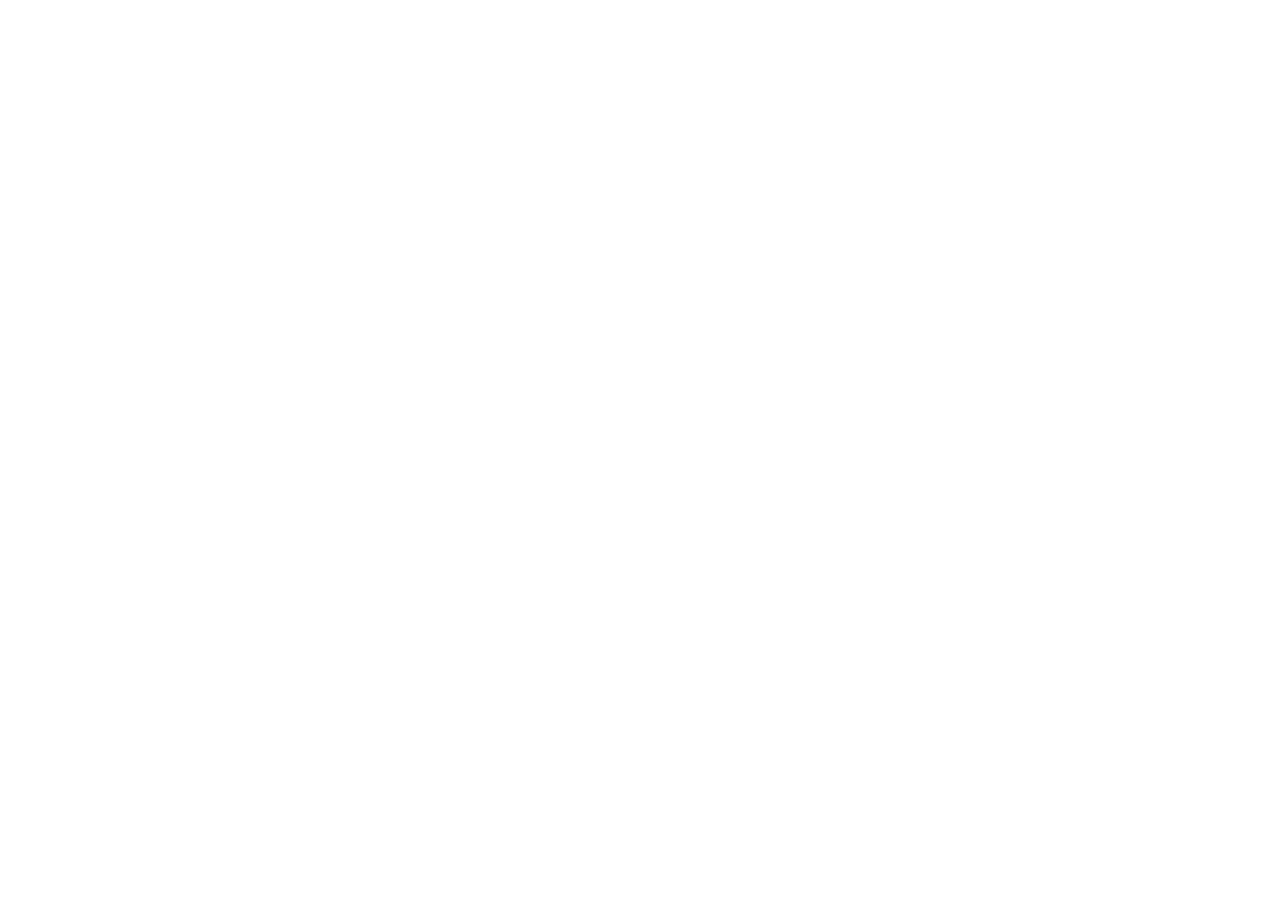
==== pricing.html @ 43c03879 "This is file from previous classwork" ====
<!DOCTYPE html>
<html lang="en">
<head>
    <meta charset="UTF-8">
    <meta http-equiv="X-UA-Compatible" content="IE=edge">
    <meta name="viewport" content="width=device-width, initial-scale=1.0">
    <title>Document</title>
</head>
<body>
    
</body>
</html>
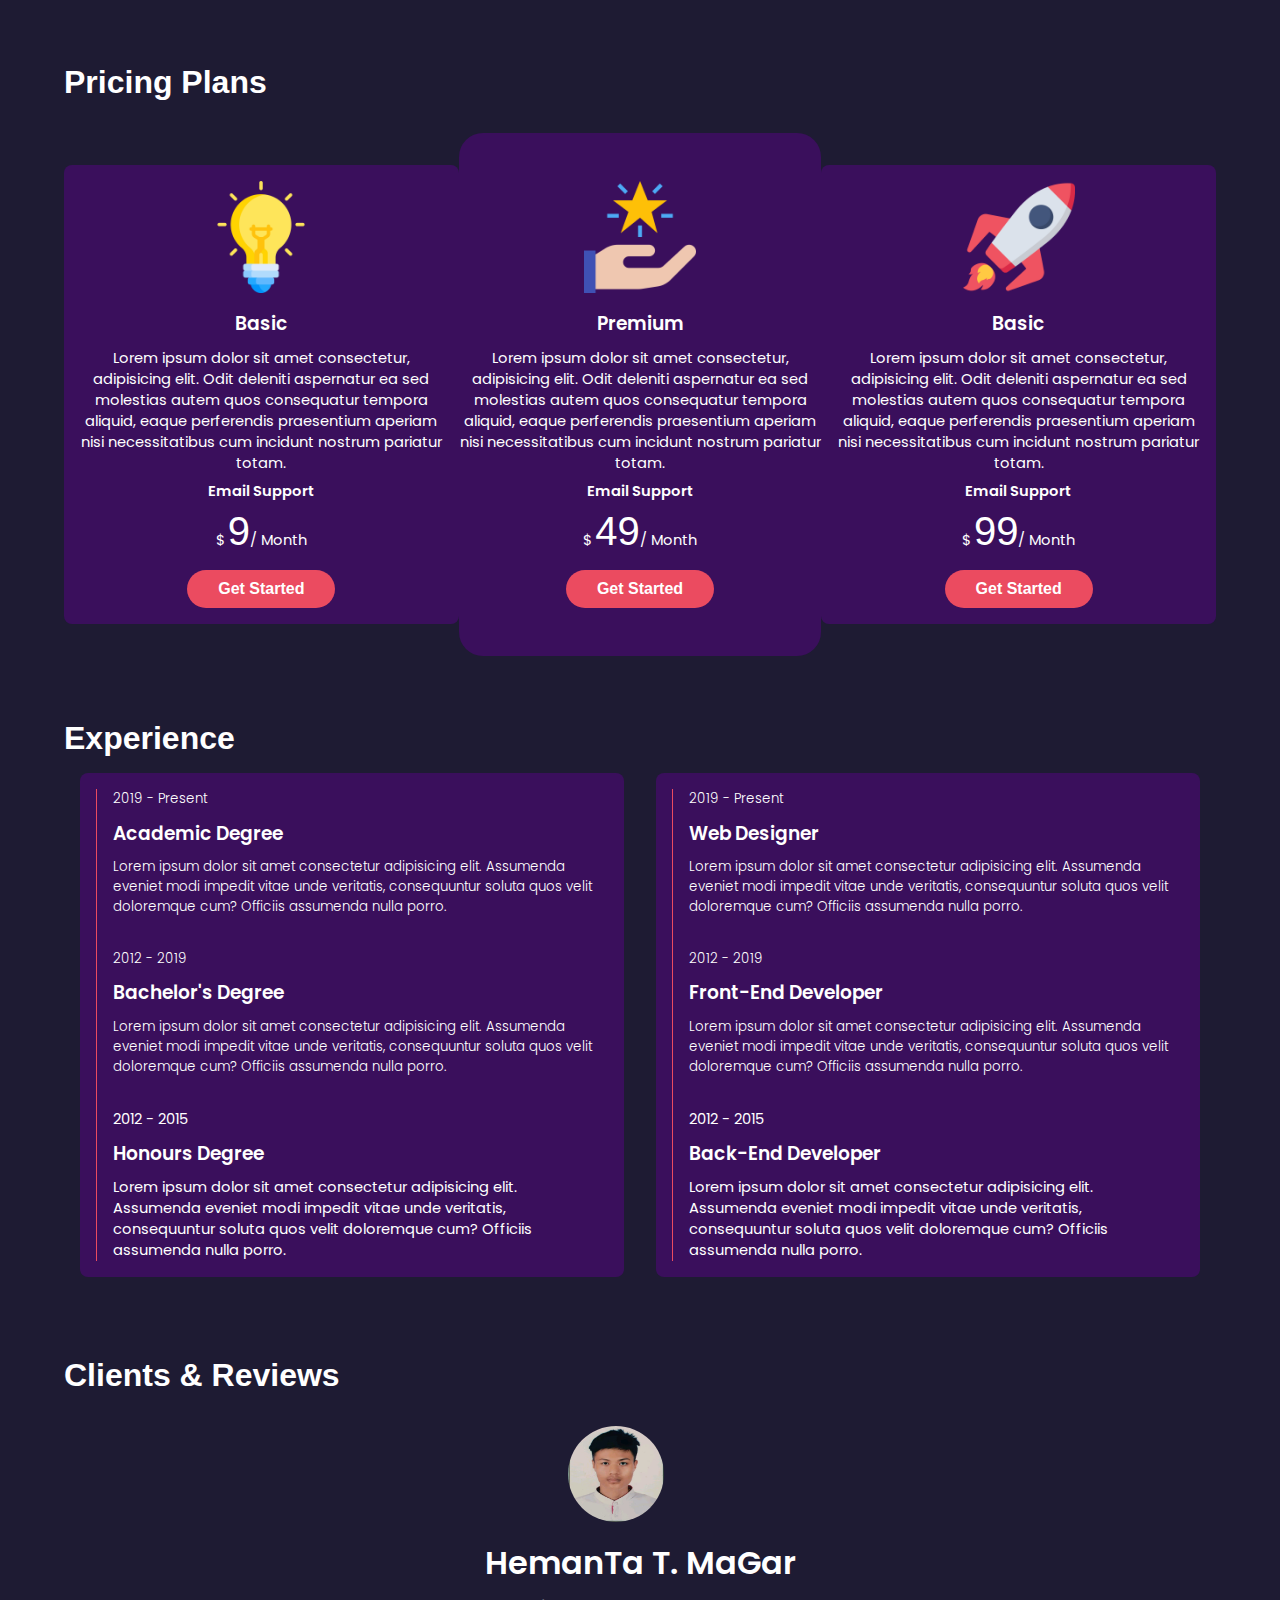
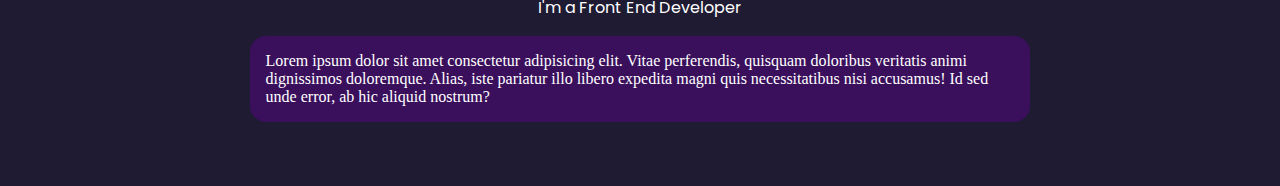
==== commit fade55ad: "Module1 Week2 Day2 Classwork" ====
--- a/pricing.html
+++ b/pricing.html
@@ -1,12 +1,130 @@
 <!DOCTYPE html>
 <html lang="en">
+
 <head>
     <meta charset="UTF-8">
     <meta http-equiv="X-UA-Compatible" content="IE=edge">
     <meta name="viewport" content="width=device-width, initial-scale=1.0">
-    <title>Document</title>
+    <title>Pricing Page</title>
+    <link rel="stylesheet" href="/style.css">
+    <link rel="stylesheet" href="https://cdnjs.cloudflare.com/ajax/libs/font-awesome/6.1.1/css/all.min.css"
+        integrity="sha512-KfkfwYDsLkIlwQp6LFnl8zNdLGxu9YAA1QvwINks4PhcElQSvqcyVLLD9aMhXd13uQjoXtEKNosOWaZqXgel0g=="
+        crossorigin="anonymous" referrerpolicy="no-referrer" />
+    <link href="https://fonts.googleapis.com/css2?family=Poppins:wght@300&display=swap" rel="stylesheet">
 </head>
+
 <body>
-    
+    <div class="index-about-section">
+        <h1 class="about-me-txt">Pricing Plans</h1>
+        <div class="index-pricing-section">
+            <div class="pricing-box pp1">
+                <div>
+                    <img src="/image/bulb.png" alt="bulb image">
+                    <h3>Basic</h3>
+                    <p>Lorem ipsum dolor sit amet consectetur, adipisicing elit. Odit deleniti aspernatur ea sed
+                        molestias autem quos consequatur tempora aliquid, eaque perferendis praesentium aperiam nisi
+                        necessitatibus cum incidunt nostrum pariatur totam.</p>
+                    <p class="pricing-feature">Email Support</p>
+                    <p class="pricing-dollar">$ <span>9</span>/ Month</p>
+                    <a href="#"><button class="pricing-btn">Get Started</button></a>
+                </div>
+            </div>
+            <div class="pricing-box pp2">
+                <div>
+                    <img src="/image/premium.png" alt="premium image">
+                    <h3>Premium</h3>
+                    <p>Lorem ipsum dolor sit amet consectetur, adipisicing elit. Odit deleniti aspernatur ea sed
+                        molestias autem quos consequatur tempora aliquid, eaque perferendis praesentium aperiam nisi
+                        necessitatibus cum incidunt nostrum pariatur totam.</p>
+                    <p class="pricing-feature">Email Support</p>
+                    <p class="pricing-dollar">$ <span>49</span>/ Month</p>
+                    <a href="#"><button class="pricing-btn">Get Started</button></a>
+                </div>
+            </div>
+            <div class="pricing-box pp3">
+                <div>
+                    <img src="/image/rocket.png" alt="camera image">
+                    <h3>Basic</h3>
+                    <p>Lorem ipsum dolor sit amet consectetur, adipisicing elit. Odit deleniti aspernatur ea sed
+                        molestias autem quos consequatur tempora aliquid, eaque perferendis praesentium aperiam nisi
+                        necessitatibus cum incidunt nostrum pariatur totam.</p>
+                    <p class="pricing-feature">Email Support</p>
+                    <p class="pricing-dollar">$ <span>99</span>/ Month</p>
+                    <a href="#"><button class="pricing-btn">Get Started</button></a>
+                </div>
+            </div>
+        </div>
+    </div>
+    <div class="index-about-section">
+        <h1 class="about-me-txt">Experience</h1>
+        <div class="experience-status">
+            <div class="pricing-box pp1">
+                <div class="pricing-box-content">
+                    <span>
+                        <i class="fas fa-briefcase exp-1"></i>
+                        <i class="fas fa-briefcase exp-2"></i>
+                        <i class="fas fa-briefcase"></i>
+                    </span>
+                    <div class="experience-details">
+                        <div class="experience-details-1">
+                            <p><i class="fa-solid fa-calendar-days"></i> 2019 - Present</p>
+                            <h1>Academic Degree</h1>
+                            <p>Lorem ipsum dolor sit amet consectetur adipisicing elit. Assumenda eveniet modi impedit vitae unde veritatis, consequuntur soluta quos velit doloremque cum? Officiis assumenda nulla porro.</p>
+                        </div>
+                        <div class="experience-details-2">
+                            <p><i class="fa-solid fa-calendar-days"></i> 2012 - 2019</p>
+                            <h1>Bachelor's Degree</h1>
+                            <p>Lorem ipsum dolor sit amet consectetur adipisicing elit. Assumenda eveniet modi impedit vitae unde veritatis, consequuntur soluta quos velit doloremque cum? Officiis assumenda nulla porro.</p>
+                        </div>
+                        <div class="experience-details-3">
+                            <p><i class="fa-solid fa-calendar-days"></i> 2012 - 2015</p>
+                            <h1>Honours Degree</h1>
+                            <p>Lorem ipsum dolor sit amet consectetur adipisicing elit. Assumenda eveniet modi impedit vitae unde veritatis, consequuntur soluta quos velit doloremque cum? Officiis assumenda nulla porro.</p>
+                        </div>
+                    </div>
+                </div>
+            </div>
+            <div class="pricing-box pp1">
+                <div class="pricing-box-content">
+                    <span>
+                        <i class="fas fa-star exp-1"></i>
+                        <i class="fas fa-star exp-2"></i>
+                        <i class="fas fa-star"></i>
+                    </span>
+                    <div class="experience-details">
+                        <div class="experience-details-1">
+                            <p><i class="fa-solid fa-calendar-days"></i> 2019 - Present</p>
+                            <h1>Web Designer</h1>
+                            <p>Lorem ipsum dolor sit amet consectetur adipisicing elit. Assumenda eveniet modi impedit vitae unde veritatis, consequuntur soluta quos velit doloremque cum? Officiis assumenda nulla porro.</p>
+                        </div>
+                        <div class="experience-details-2">
+                            <p><i class="fa-solid fa-calendar-days"></i> 2012 - 2019</p>
+                            <h1>Front-End Developer</h1>
+                            <p>Lorem ipsum dolor sit amet consectetur adipisicing elit. Assumenda eveniet modi impedit vitae unde veritatis, consequuntur soluta quos velit doloremque cum? Officiis assumenda nulla porro.</p>
+                        </div>
+                        <div class="experience-details-3">
+                            <p><i class="fa-solid fa-calendar-days"></i> 2012 - 2015</p>
+                            <h1>Back-End Developer</h1>
+                            <p>Lorem ipsum dolor sit amet consectetur adipisicing elit. Assumenda eveniet modi impedit vitae unde veritatis, consequuntur soluta quos velit doloremque cum? Officiis assumenda nulla porro.</p>
+                        </div>
+                    </div>
+                </div>
+            </div>
+        </div>
+    </div>
+    <div class="index-about-section">
+        <h1 class="about-me-txt">Clients & Reviews</h1>
+        <div class="body-content-home review-margin">
+            <div>
+                <img src="/image/profile-pic.jpg" alt="profile picture">
+                <h1 class="profile-name">HemanTa T. MaGar</h1>
+                <p>I'm a Front End Developer</p>
+            </div>
+        </div>
+        <div class="pricing-foot">
+            <p>Lorem ipsum dolor sit amet consectetur adipisicing elit. Vitae perferendis, quisquam doloribus veritatis animi dignissimos doloremque. Alias, iste pariatur illo libero expedita magni quis necessitatibus nisi accusamus! Id sed unde error, ab hic aliquid nostrum?</p>
+        </div>
+    </div>
 </body>
+
 </html>--- a/style.css
+++ b/style.css
@@ -0,0 +1,495 @@
+* {
+    margin: 0;
+    padding: 0;
+}
+
+body {
+    background: #1e1b33;
+}
+
+.logo {
+    font-family: 'Merriweather', sans-serif;
+    font-size: 17pt;
+}
+
+.logo,
+ul li {
+    color: #fff;
+}
+
+nav ul li:hover,
+nav ul svg:hover {
+    cursor: pointer;
+    color: #eb4b60d0;
+    fill: #eb4b60;
+    transition: 200ms;
+}
+
+nav,
+nav ul {
+    display: flex;
+}
+
+nav {
+    justify-content: space-around;
+    margin-top: 1em;
+}
+
+nav ul {
+    list-style: none;
+    width: 60%;
+    justify-content: space-evenly;
+    font-family: 'poppins', sans-serif;
+}
+
+.active {
+    border-bottom: 2px solid #eb4b60;
+}
+
+nav ul svg {
+    height: 1.5em;
+    width: 1.5em;
+    fill: #fff;
+}
+
+.body-content-home {
+    display: flex;
+    justify-content: center;
+}
+
+.body-content-home img {
+    width: 6em;
+    height: 6em;
+    border-radius: 50%;
+    position: relative;
+    left: 27%;
+}
+
+.profile-name {
+    color: #fff;
+    font-family: 'poppins', sans-serif;
+    font-weight: 600;
+}
+
+.body-content-home div:first-child {
+    margin-top: 8em;
+}
+
+.body-content-home div:first-child h1 {
+    margin-top: 0.4em;
+}
+
+.body-content-home div:first-child p:nth-child(3) {
+    color: #fff;
+    text-align: center;
+    font-family: 'poppins', sans-serif;
+    margin-top: .5em;
+}
+
+.social-icon svg {
+    height: 1.5em;
+    width: 1.5em;
+    fill: #fff;
+}
+
+div:first-child .social-icon {
+    margin: 0;
+    margin-top: 1.5em;
+    display: flex;
+    justify-content: space-evenly;
+}
+
+.social-icon svg:hover {
+    fill: #d8dcdbb1;
+}
+
+.hire-btn {
+    background-color: #eb4b60;
+    font-family: 'poppins', sans-serif;
+    font-size: 12pt;
+    color: #fff;
+    padding: 0.5em 2.5em;
+    border-radius: 2em;
+    margin-top: 1em;
+    margin-left: 4.5em;
+    border: none;
+}
+
+.hire-btn:hover {
+    background: #e47281;
+    transition: 250ms;
+    cursor: pointer;
+}
+
+.content-center {
+    display: block;
+    justify-content: center;
+}
+
+.mouse-icon {
+    fill: #fff;
+    height: 1.5em;
+    width: 1.5em;
+    margin-left: 7.5em;
+}
+
+.scroll-txt {
+    margin-top: 5em;
+    color: #fff;
+    font-family: 'poppins', sans-serif;
+    font-size: 9pt;
+    text-align: center;
+    margin-bottom: .5em;
+}
+
+.about-me-txt {
+    color: #fff;
+    font-family: 'arial';
+    font-weight: 600;
+}
+
+.index-about-section {
+    margin: 4em;
+}
+
+.index-about-1 {
+    display: flex;
+    justify-content: space-between;
+    margin-top: 2.5em;
+}
+
+.index-about-1 img {
+    border-radius: 50%;
+    width: auto;
+    height: 10em;
+
+}
+
+.index-about-1-1 {
+    background: #31264fc5;
+    display: flex;
+    justify-content: space-between;
+    padding: 1em;
+    height: max-content;
+    width: 70%;
+    color: #fff;
+    font-family: 'poppins', sans-serif;
+    font-size: 12pt;
+    border-radius: 1.5em;
+}
+
+.index-about-1-1 div:nth-child(2) h3 {
+    font-size: 12pt;
+    font-weight: 500;
+}
+
+.index-about-1-1 .index-about-2 {
+    width: 60%;
+}
+
+.index-about-1-1 .index-about-bar {
+    width: 35%;
+}
+
+.index-bar {
+    display: flex;
+    justify-content: space-between;
+}
+
+.no-margin {
+    margin-left: 0;
+}
+
+.index-bar-1 {
+    width: 100%;
+    height: .5em;
+    border: 1px solid gray;
+    border-radius: 2em;
+    margin-top: .4em;
+    margin-bottom: .4em;
+}
+
+.index-bar-1-show {
+    height: 100%;
+    width: 95%;
+    background: rgb(216, 216, 7);
+    border-radius: 2em;
+}
+
+.index-bar-2-show {
+    height: 100%;
+    width: 75%;
+    background: rgb(211, 41, 92);
+    border-radius: 2em;
+}
+
+.index-bar-3-show {
+    height: 100%;
+    width: 85%;
+    background: rgb(228, 14, 217);
+    border-radius: 2em;
+}
+.index-status-1 svg{
+    height: 1.5em;
+    width: 1.5em;
+    fill: #fff;
+}
+.about-drop-content{
+    color: #fff;
+    background: #22a7b6a2;
+    width: max-content;
+    font-family: 'poppins', sans-serif;
+    font-size: 12pt;
+    border-radius: .5em;
+    line-height: 2;
+    position: absolute;
+    top: 2em;
+    left: 17.5em;
+    display: none !important;
+  }
+  .about-drop-content ul{
+      display: inline-block;
+  }
+  .about-drop-content ul li {
+    list-style: none;
+    width: 15em;
+    padding: .1em .7em;
+  }
+  .about-drop-content ul li:hover {
+    background-color: #e9e0e0e7;
+    color: #1e1b33;
+    cursor: pointer;
+  }
+  .about-drop-content ul li .fa {
+    height: 1em;
+    width: 1em;
+    fill: #fff
+  }
+  .show{
+     display: block !important;
+  }
+  .nav-items{
+      position: relative;
+  }
+  .web-dev:hover{
+      border-top-left-radius: .5em;
+      border-top-right-radius: .5em;
+  }
+  .web-master:hover{
+      border-bottom-left-radius: .5em;
+      border-bottom-right-radius: .5em;
+  }
+  /* .experience{
+      width: max-content;
+  }
+  .experience:hover .about-drop-content{
+      visibility: visible;
+  }
+  .experience:hover .about-drop-content ul{
+      display: block;
+  } */
+  .index-status-container{
+    justify-content: space-evenly;
+    margin: auto;
+    width: 70%;
+  }
+  .index-status-1{
+      color: #fff;
+      display: flex;
+      justify-content: space-evenly;
+      font-size: 20pt;
+  }
+  .index-status-1 h3{
+      font-size: 15pt;
+      font-family: 'poppins', sans-serif;
+      font-weight: 500;
+      margin-top: .5em;
+  }
+  .index-status-1 p{
+      font-size: 12pt;
+      font-family: 'poppins', sans-serif;
+      font-weight: 500;
+  }
+  .services-box{
+      height: max-content;
+      width: 23em;
+      background: white;
+      border-radius: .5em;
+      display: flex;
+      text-align: center;
+  }
+  .index-services-section{
+      display: flex;
+      justify-content: space-evenly;
+      color: #fff;
+      font-family: 'poppins', sans-serif;
+      margin-top: 2em;
+  }
+  .index-about-section .sb1{
+      background: #5d00ff;
+      padding: 1em;
+  }
+  .index-about-section .sb2{
+    background: #ffc400;
+    padding: 1em;
+}
+.index-about-section .sb3{
+    background: #ff00a6ea;
+    padding: 1em;
+}
+.sb1 img, .sb2 img, .sb3 img{
+    height: 7em;
+    width: auto;
+}
+.sb1 h3, .sb2 h3, .sb3 h3{
+    font-weight: 600;
+    margin: .5em 0;
+}
+.sb1 p, .sb2 p, .sb3 p{
+    font-size: 11pt;
+}
+.foot-p{
+    color: #fff;
+    font-family: 'poppins', sans-serif;
+    text-align: center;
+    margin-bottom: 2em;
+}
+.foot-p span a{
+    color: #eb4b60;
+    text-decoration: none;
+}
+.foot-p span a:hover{
+    cursor: pointer;
+    text-decoration: underline;
+}
+.pricing-box{
+    height: max-content;
+    width: 23em;
+    background: white;
+    border-radius: .5em;
+    display: flex;
+    text-align: center;
+}
+.index-about-section .pp1{
+    background: #55038484;
+    padding: 1em;
+}
+.index-about-section .pp2{
+  background: #55038484;
+  padding: 3em 0;
+  /* height: 26em;
+  align-items: center; */
+  border-radius: 1.5em;
+}
+.index-about-section .pp3{
+  background: #55038484;
+  padding: 1em;
+}
+.pp1 img, .pp2 img, .pp3 img{
+    height: 7em;
+    width: auto;
+}
+.pp1 h3, .pp2 h3, .pp3 h3{
+    font-weight: 600;
+    margin: .5em 0;
+}
+.pp1 p, .pp2 p, .pp3 p{
+    font-size: 11pt;
+    font-family: 'Poppins', sans-serif;
+}
+.pricing-feature{
+    font-weight: 600;
+    margin-top: .5em;
+}
+.pricing-dollar{
+    margin-top: .5em;
+}
+.pricing-dollar span{
+    font-size: 30pt;
+    font-weight: 500;
+    font-family:'Segoe UI', Tahoma, Geneva, Verdana, sans-serif
+}
+.index-pricing-section{
+    display: flex;
+    align-items: center;
+    color: #fff;
+    font-family: 'poppins', sans-serif;
+    margin-top: 2em;
+}
+.pricing-btn{
+    font-size: 12pt;
+    font-weight: 600;
+    padding: .5em 1.8em;
+    background: #eb4b60;
+    color: #fff;
+    border-radius: 2em;
+    border: 2px solid transparent;
+    margin-top: 1em;
+}
+.pricing-btn:hover{
+    background: #eb4b60e0;
+}
+.experience-status{
+    display: flex;
+    justify-content: space-around;
+    color: #fff;
+    font-family: 'poppins';
+}
+.experience-status .pricing-box{
+    width: 50%;
+    margin: 1em;
+}
+.experience-status .pricing-box .pricing-box-content span{
+    display: inline-block;
+    height: 100%;
+    width: .2em;
+    background: #eb4b60;
+}
+.experience-status .pricing-box .pricing-box-content{
+    display: flex;
+}
+.experience-status .pricing-box .pricing-box-content span .fas{
+    color: #eb4b60;
+    margin-left: -.43em;
+    display: block;
+}
+.exp-1{
+    margin-top: .1em;
+    margin-bottom: 9em;
+}
+.exp-2{
+    margin-bottom: 9em;
+}
+.experience-details{
+    margin-left: 1em;
+    display: block !important;
+}
+.experience-details-1, .experience-details-2{
+    display: block !important;
+    text-align: left;
+    margin-bottom: 2em;
+}
+.experience-details-1 h1, .experience-details-2 h1, .experience-details-3 h1{
+    font-size: 14pt;
+    font-weight: 600;
+    margin: .5em 0;
+}
+.experience-details-1 p, .experience-details-2 p, .experience-details-2 p{
+    font-weight: 300;
+    font-size: 10pt;
+}
+.experience-details-3{
+    display: block !important;
+    text-align: left;
+}
+.review-margin{
+    margin-top: -6em;
+}
+.pricing-foot{
+    background: #55038484;
+    padding: 1em;
+    width: 65%;
+    margin: 1em auto;
+    border-radius: 1em;
+    color: #fff;
+}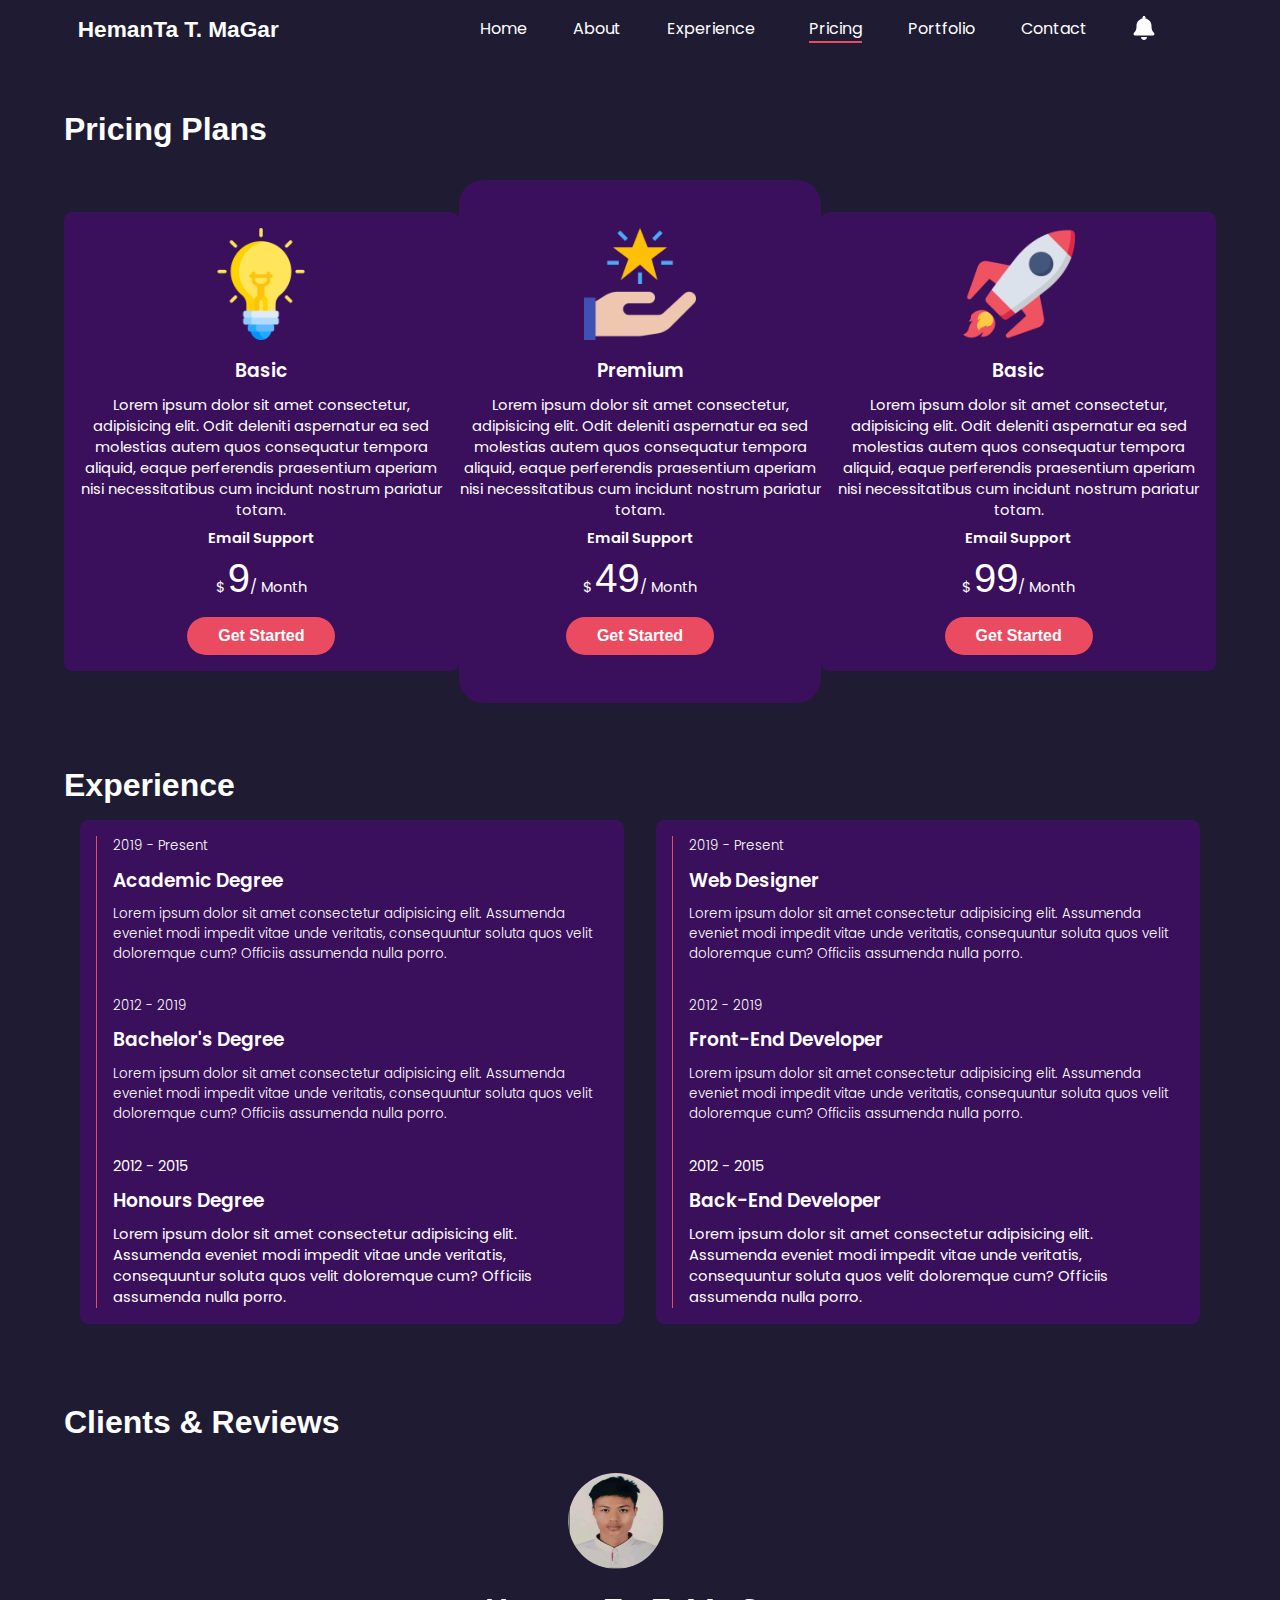
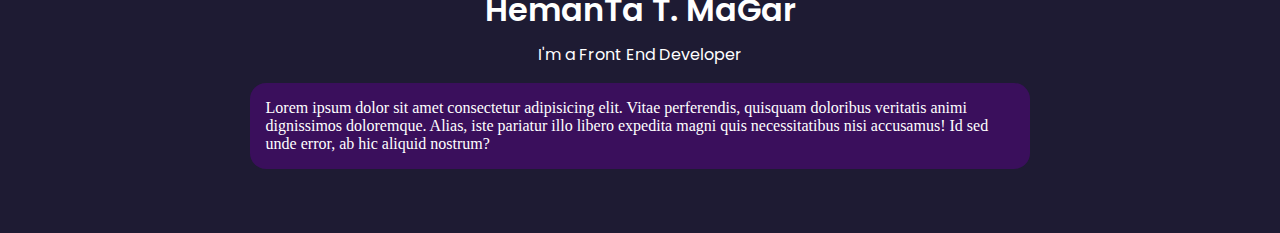
==== commit c1c12825: "M1-W2-D4-Classwork Files" ====
--- a/pricing.html
+++ b/pricing.html
@@ -14,6 +14,32 @@
 </head>
 
 <body>
+    <nav>
+        <h3 class="logo">HemanTa T. MaGar</h3>
+        <ul class="nav-items">
+            <a href="/index.html"><li>Home</li></a>
+            <li>About</li>
+            <div class="experience">
+                <a href=""><li onclick="experience()">Experience &nbsp;<i class="fa fa-caret-down"></i></li></a>
+                <div class="about-drop-content">
+                    <ul>
+                        <a href=""><li class="web-dev"> <i class="fa fa-user"></i>Web Developer</li>
+                        <a href=""><li> <i class="fa fa-users"></i> UI/UX Designer</li></a>
+                        <a href=""><li> <i class="fa fa-globe"></i> Front-End Web Developer</li></a>
+                        <a href=""><li class="web-master"> <i class="fa fa-file"></i> Web Master</li></a>
+                    </ul>
+                </div>
+            </div>
+            <a href="/pricing.html"><li class="active">Pricing</li></a>
+            <a href="/index.html"><li>Portfolio</li></a>
+            <a href=""><li>Contact</li></a>
+            <li><a href=""><svg xmlns="http://www.w3.org/2000/svg" viewBox="0 0 448 512">
+                    <!--! Font Awesome Pro 6.1.1 by @fontawesome - https://fontawesome.com License - https://fontawesome.com/license (Commercial License) Copyright 2022 Fonticons, Inc. -->
+                    <path
+                        d="M256 32V51.2C329 66.03 384 130.6 384 208V226.8C384 273.9 401.3 319.2 432.5 354.4L439.9 362.7C448.3 372.2 450.4 385.6 445.2 397.1C440 408.6 428.6 416 416 416H32C19.4 416 7.971 408.6 2.809 397.1C-2.353 385.6-.2883 372.2 8.084 362.7L15.5 354.4C46.74 319.2 64 273.9 64 226.8V208C64 130.6 118.1 66.03 192 51.2V32C192 14.33 206.3 0 224 0C241.7 0 256 14.33 256 32H256zM224 512C207 512 190.7 505.3 178.7 493.3C166.7 481.3 160 464.1 160 448H288C288 464.1 281.3 481.3 269.3 493.3C257.3 505.3 240.1 512 224 512z" />
+                </svg></a></li>
+        </ul>
+    </nav>
     <div class="index-about-section">
         <h1 class="about-me-txt">Pricing Plans</h1>
         <div class="index-pricing-section">
--- a/style.css
+++ b/style.css
@@ -41,6 +41,9 @@
     justify-content: space-evenly;
     font-family: 'poppins', sans-serif;
 }
+nav ul a{
+    text-decoration: none;
+}
 
 .active {
     border-bottom: 2px solid #eb4b60;
@@ -130,7 +133,7 @@
     fill: #fff;
     height: 1.5em;
     width: 1.5em;
-    margin-left: 7.5em;
+    margin-left: 8.5em;
 }
 
 .scroll-txt {
